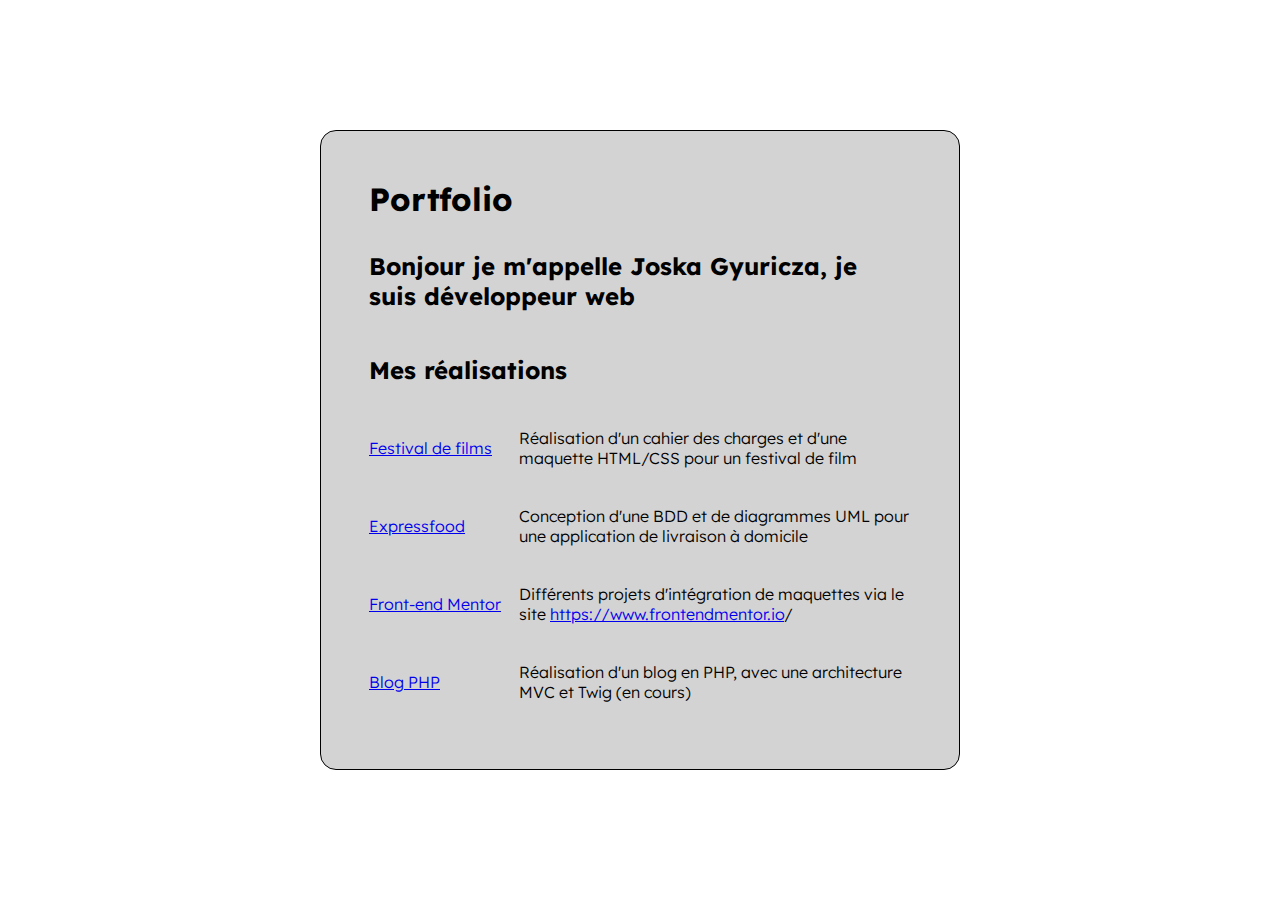
==== index.html @ 6513fc7a "Adding style to index" ====
<!DOCTYPE html>
<html lang="en">
<head>

    <meta charset="UTF-8">
    <title>portfolio</title>
    <link rel="preconnect" href="https://fonts.googleapis.com">
    <link rel="preconnect" href="https://fonts.gstatic.com" crossorigin>
    <link href="https://fonts.googleapis.com/css2?family=Lexend+Deca:wght@200;300&display=swap" rel="stylesheet">
    <link rel="stylesheet" href="style.css">

</head>
<body>

<main>

    <div class="container">
        <h1>Portfolio</h1>

        <h2>Bonjour je m'appelle Joska Gyuricza, je suis développeur web</h2><br>
        <h2>Mes réalisations</h2>

        <div class="projet">
            <div class="projet-link button">
                <a class="projet-name" href="festival/index.html">Festival de films</a>
            </div>
            <p>Réalisation d'un cahier des charges et d'une maquette HTML/CSS pour un festival de film</p>
        </div>

        <div class="projet">
            <div class="projet-link button">
                <a href="https://github.com/LowkeyCoyote/ExpressFood">Expressfood</a>
            </div>
            <p>Conception d'une BDD et de diagrammes UML pour une application de livraison à domicile</p>
        </div>
        <div class="projet">
            <div class="projet-link button">
                <a class="projet-name" href="frontend-mentor/nft-preview-card-component/index.html">Front-end Mentor</a><br>
            </div>
            <p>Différents projets d'intégration de maquettes via le site <a href="https://www.frontendmentor.io">https://www.frontendmentor.io</a>/</p>
        </div>
        <div class="projet">
            <div class="projet-link button">
                <a class="projet-name" href="https://github.com/LowkeyCoyote/blogMVC">Blog PHP</a><br>
            </div>
            <p>Réalisation d'un blog en PHP, avec une architecture MVC et Twig (en cours)</p>
        </div>

    </div>

</main>

</body>
</html>
---- style.css ----
*{
    box-sizing: border-box;
    margin: 0;
    padding: 0;
}

body{
    font-family: "Lexend Deca",sans-serif;
    font-weight: 300;
}

main{
    min-height: 100vh;
    display: grid;
    place-content: center;
}


.container{
    display: flex;
    flex-direction: column;
    background-color: lightgray;
    align-items: start;
    padding: 3em;
    width: 40em;
    height: 40em;
    border: .5px solid black;
    border-radius: 1em;
}

h1{
    margin-bottom: 1em;
}

h2{
    margin-bottom: 1em;
    text-align: left;
}

.projet{
    display: flex;
    flex-direction: row;
    height: 5em;
    align-items: center;
}

.projet-link{
    width: 150px;
}

.projet-link a{
    text-align: left;
}

.projet p{
    width: 392px;
}
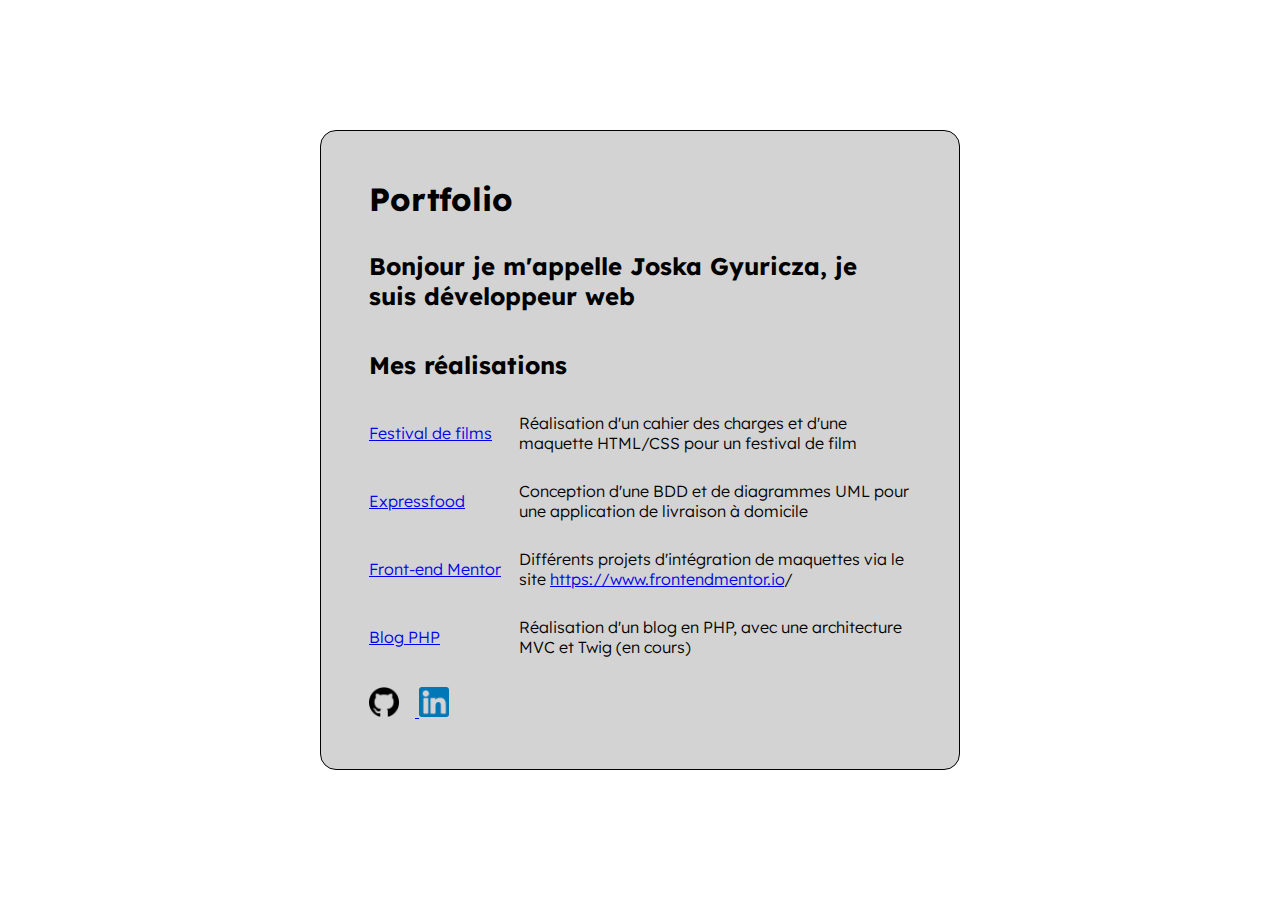
==== commit 3ac9f414: "Adding icons" ====
--- a/index.html
+++ b/index.html
@@ -45,7 +45,16 @@
             </div>
             <p>Réalisation d'un blog en PHP, avec une architecture MVC et Twig (en cours)</p>
         </div>
-
+        
+        
+        <div class="icon">
+            <a href="https://github.com/LowkeyCoyote">
+                <img class="icon-social" src="asset/logo-github.png" alt="">
+            </a>
+            <a href="https://www.linkedin.com/in/joska-gyuricza-41184b211/">
+                <img class="icon-social" src="asset/linkedin.png" alt="">
+            </a>
+        </div>
     </div>
 
 </main>
--- a/style.css
+++ b/style.css
@@ -24,7 +24,7 @@
     padding: 3em;
     width: 40em;
     height: 40em;
-    border: .5px solid black;
+    border: 1px solid black;
     border-radius: 1em;
 }
 
@@ -33,14 +33,14 @@
 }
 
 h2{
-    margin-bottom: 1em;
+    margin-bottom: 0.8em;
     text-align: left;
 }
 
 .projet{
     display: flex;
     flex-direction: row;
-    height: 5em;
+    height: 4.5em;
     align-items: center;
 }
 
@@ -56,3 +56,12 @@
     width: 392px;
 }
 
+
+
+.icon-social{
+    height: 30px;
+    width: 30px;
+    margin-right: 1em;
+    margin-top: 1em;
+}
+
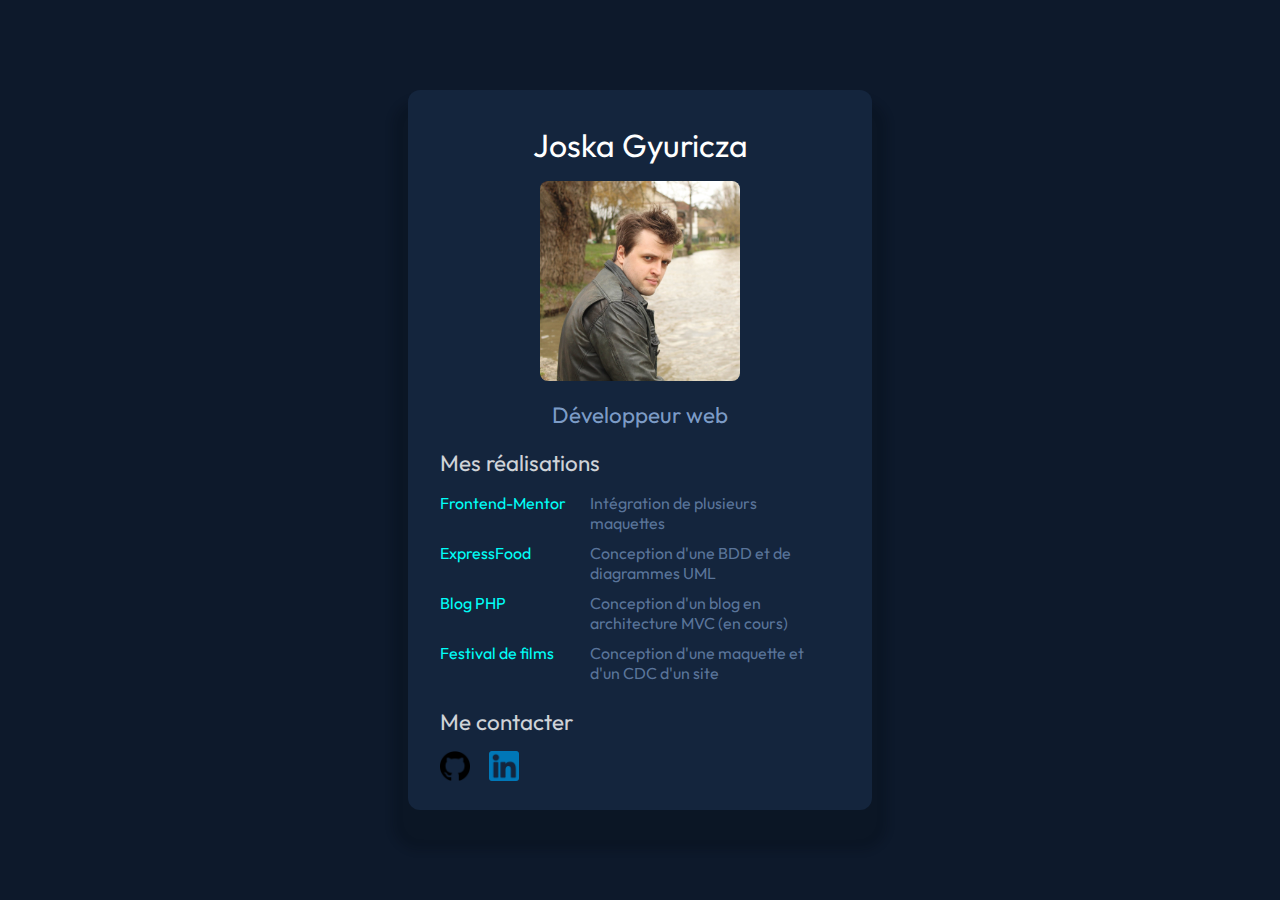
==== commit 54bd3b86: "Change design Index" ====
--- a/index.html
+++ b/index.html
@@ -6,47 +6,64 @@
     <title>portfolio</title>
     <link rel="preconnect" href="https://fonts.googleapis.com">
     <link rel="preconnect" href="https://fonts.gstatic.com" crossorigin>
-    <link href="https://fonts.googleapis.com/css2?family=Lexend+Deca:wght@200;300&display=swap" rel="stylesheet">
+    <link href="https://fonts.googleapis.com/css2?family=Outfit:wght@300;400;600&display=swap" rel="stylesheet">
     <link rel="stylesheet" href="style.css">
 
 </head>
 <body>
 
 <main>
+    <div class="card">
 
-    <div class="container">
-        <h1>Portfolio</h1>
-
-        <h2>Bonjour je m'appelle Joska Gyuricza, je suis développeur web</h2><br>
-        <h2>Mes réalisations</h2>
-
-        <div class="projet">
-            <div class="projet-link button">
-                <a class="projet-name" href="festival/index.html">Festival de films</a>
-            </div>
-            <p>Réalisation d'un cahier des charges et d'une maquette HTML/CSS pour un festival de film</p>
+        <div class="card-name">
+            Joska Gyuricza
         </div>
 
-        <div class="projet">
-            <div class="projet-link button">
-                <a href="https://github.com/LowkeyCoyote/ExpressFood">Expressfood</a>
+        <div class="card-profil-picture">
+            <div class="card-overlay">
+
             </div>
-            <p>Conception d'une BDD et de diagrammes UML pour une application de livraison à domicile</p>
         </div>
-        <div class="projet">
-            <div class="projet-link button">
-                <a class="projet-name" href="frontend-mentor/nft-preview-card-component/index.html">Front-end Mentor</a><br>
+
+        <div class="card-subtitle">Développeur web</div>
+
+        <div class="small-title">
+            Mes réalisations
+        </div>
+
+        <div class="container">
+            <div class="project">
+                <div class="link">
+                    <a href="frontend-mentor/nft-preview-card-component/index.html">Frontend-Mentor</a>
+                </div>
+
+                <div class="projet-text">Intégration de plusieurs maquettes</div>
             </div>
-            <p>Différents projets d'intégration de maquettes via le site <a href="https://www.frontendmentor.io">https://www.frontendmentor.io</a>/</p>
+            <div class="project">
+                <div class="link">
+                    <a href="https://github.com/LowkeyCoyote/ExpressFood">ExpressFood</a>
+                </div>
+
+                <div class="projet-text">Conception d'une BDD et de diagrammes UML</div>
+            </div>
+
+            <div class="project">
+                <div class="link">
+                    <a href="https://github.com/LowkeyCoyote/blogMVC">Blog PHP</a>
+                </div>
+
+                <div class="projet-text">Conception d'un blog en architecture MVC (en cours)</div>
+            </div>
+            <div class="project">
+                <div class="link">
+                    <a href="festival/index.html">Festival de films</a>
+                </div>
+                <div class="projet-text">Conception d'une maquette et d'un CDC d'un site</div>
+
+            </div>
         </div>
-        <div class="projet">
-            <div class="projet-link button">
-                <a class="projet-name" href="https://github.com/LowkeyCoyote/blogMVC">Blog PHP</a><br>
-            </div>
-            <p>Réalisation d'un blog en PHP, avec une architecture MVC et Twig (en cours)</p>
-        </div>
-        
-        
+
+        <div class="small-title">Me contacter</div>
         <div class="icon">
             <a href="https://github.com/LowkeyCoyote">
                 <img class="icon-social" src="asset/logo-github.png" alt="">
@@ -54,10 +71,16 @@
             <a href="https://www.linkedin.com/in/joska-gyuricza-41184b211/">
                 <img class="icon-social" src="asset/linkedin.png" alt="">
             </a>
+
+
         </div>
     </div>
-
 </main>
 
+
+
+
 </body>
-</html>+</html>
+
+
--- a/style.css
+++ b/style.css
@@ -1,67 +1,137 @@
+
+
 *{
     box-sizing: border-box;
     margin: 0;
     padding: 0;
 }
 
-body{
-    font-family: "Lexend Deca",sans-serif;
-    font-weight: 300;
+body {
+    font-family: 'Outfit', sans-serif;
+    background-color: hsl(217, 54%, 11%);
+    font-size: 16px;
+}
+
+a{
+    text-decoration: none;
 }
 
 main{
+    display: grid;
     min-height: 100vh;
-    display: grid;
     place-content: center;
 }
 
+.card{
+    height: 45em;
+    width: 29em;
+    background-color: hsl(216, 50%, 16%);
+    border-radius: 12px;
+    padding:1.2rem 2rem;
+    box-shadow: 0 25px 8px 15px hsl(218, 52%, 4%, 0.2);
+}
+
+.card-name {
+    font-weight: 400;
+    color: white;
+
+    font-size: 2rem;
+    margin: 0.5em 0;
+    text-align: center;
+
+}
+
+.card-overlay {
+    display: grid;
+    place-items: center;
+    width: 100%;
+    height: 100%;
+    background-color: hsl(0, 0%, 100%,0.6);
+    opacity: 0;
+    transition: opacity 0.2s;
+    border-radius: 8px;
+}
+
+.card-overlay:hover {
+    opacity: 1;
+    cursor: pointer;
+}
+
+.card-profil-picture {
+    background-image: url("asset/profil.jpeg");
+    background-position: center;
+    background-size: contain;
+    background-repeat: no-repeat;
+    height: 200px;
+    width: 200px;
+    margin: 0.5rem auto;
+    border-radius: 8px;
+}
+
+.small-title {
+    font-weight: 400;
+    color: white;
+    opacity: 0.8;
+    font-size: 1.4em;
+    margin: 15px 0;
+}
 
 .container{
-    display: flex;
-    flex-direction: column;
-    background-color: lightgray;
-    align-items: start;
-    padding: 3em;
-    width: 40em;
-    height: 40em;
-    border: 1px solid black;
-    border-radius: 1em;
+    margin-top: 1em;
+    display: grid;
+    grid-template-rows: 50px 50px 50px 50px;
 }
 
-h1{
-    margin-bottom: 1em;
-}
-
-h2{
-    margin-bottom: 0.8em;
-    text-align: left;
-}
-
-.projet{
-    display: flex;
-    flex-direction: row;
-    height: 4.5em;
-    align-items: center;
-}
-
-.projet-link{
-    width: 150px;
-}
-
-.projet-link a{
-    text-align: left;
-}
-
-.projet p{
-    width: 392px;
+.project{
+    display: grid;
+    grid-template-columns: 150px 226px;
 }
 
 
+.project-link:hover{
+    text-decoration: underline;
+    transition: all ease-in-out 1s;
+}
+
+.link a{
+    text-decoration: none;
+    color: hsla(178, 100%, 50%);
+    border-bottom: 1px solid transparent;
+}
+
+.link a:hover{
+    transition: 0.3s;
+    border-bottom:2px solid hsla(178, 100%, 50%);
+}
 
 .icon-social{
     height: 30px;
     width: 30px;
     margin-right: 1em;
-    margin-top: 1em;
 }
 
+.projet-text{
+    color: hsla(215, 51%, 70%, 0.6);
+}
+
+.card-subtitle{
+    text-align: center;
+    color: hsla(215, 51%, 70%, 0.9);
+    font-size: 1.4em;
+    margin: 20px 0;
+}
+
+.icon a{
+    width: 30px;
+    height: 30px;
+}
+
+
+
+
+
+
+
+
+
+
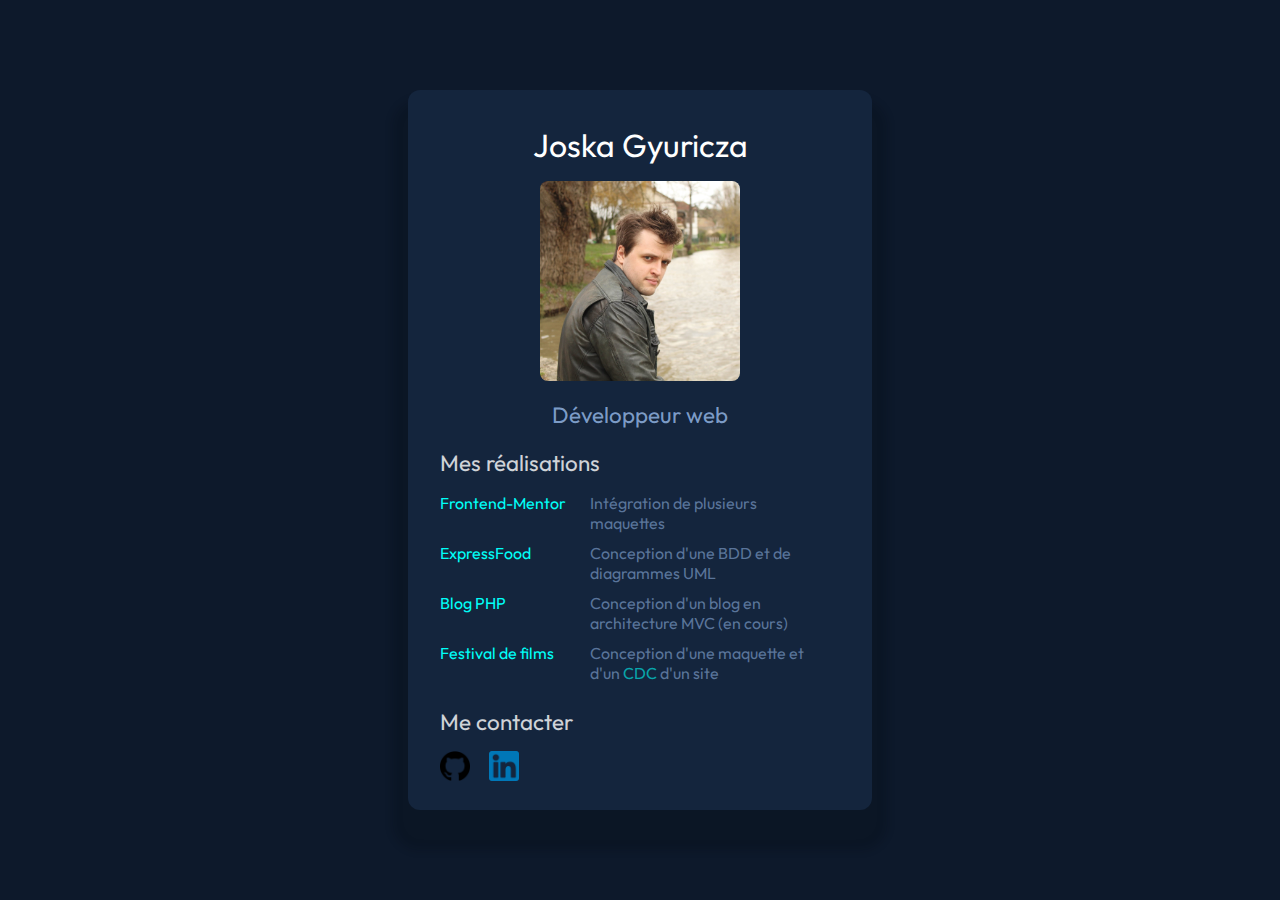
==== commit da6df1f0: "add link CDC" ====
--- a/index.html
+++ b/index.html
@@ -4,6 +4,9 @@
 
     <meta charset="UTF-8">
     <title>portfolio</title>
+    <link rel="preconnect" href="https://fonts.googleapis.com">
+    <link rel="preconnect" href="https://fonts.gstatic.com" crossorigin>
+    <link href="https://fonts.googleapis.com/css2?family=Arvo:wght@400;700&display=swap" rel="stylesheet">
     <link rel="preconnect" href="https://fonts.googleapis.com">
     <link rel="preconnect" href="https://fonts.gstatic.com" crossorigin>
     <link href="https://fonts.googleapis.com/css2?family=Outfit:wght@300;400;600&display=swap" rel="stylesheet">
@@ -58,7 +61,7 @@
                 <div class="link">
                     <a href="festival/index.html">Festival de films</a>
                 </div>
-                <div class="projet-text">Conception d'une maquette et d'un CDC d'un site</div>
+                <div class="projet-text">Conception d'une maquette et d'un <a class="accent" href="https://github.com/LowkeyCoyote/Festival-film/blob/main/cahier_des_charges.pdf">CDC</a> d'un site</div>
 
             </div>
         </div>
--- a/style.css
+++ b/style.css
@@ -126,6 +126,20 @@
     height: 30px;
 }
 
+.accent{
+    text-decoration: none;
+    color: hsla(178, 100%, 50%, 0.6);
+    border-bottom: 1px solid transparent;
+}
+
+.accent:hover{
+    transition: 0.3s;
+    border-bottom:1px solid hsla(178, 100%, 50%, 0.6);
+}
+.project-link:hover{
+    text-decoration: underline;
+    transition: all ease-in-out 1s;
+}
 
 
 
@@ -135,3 +149,5 @@
 
 
 
+
+
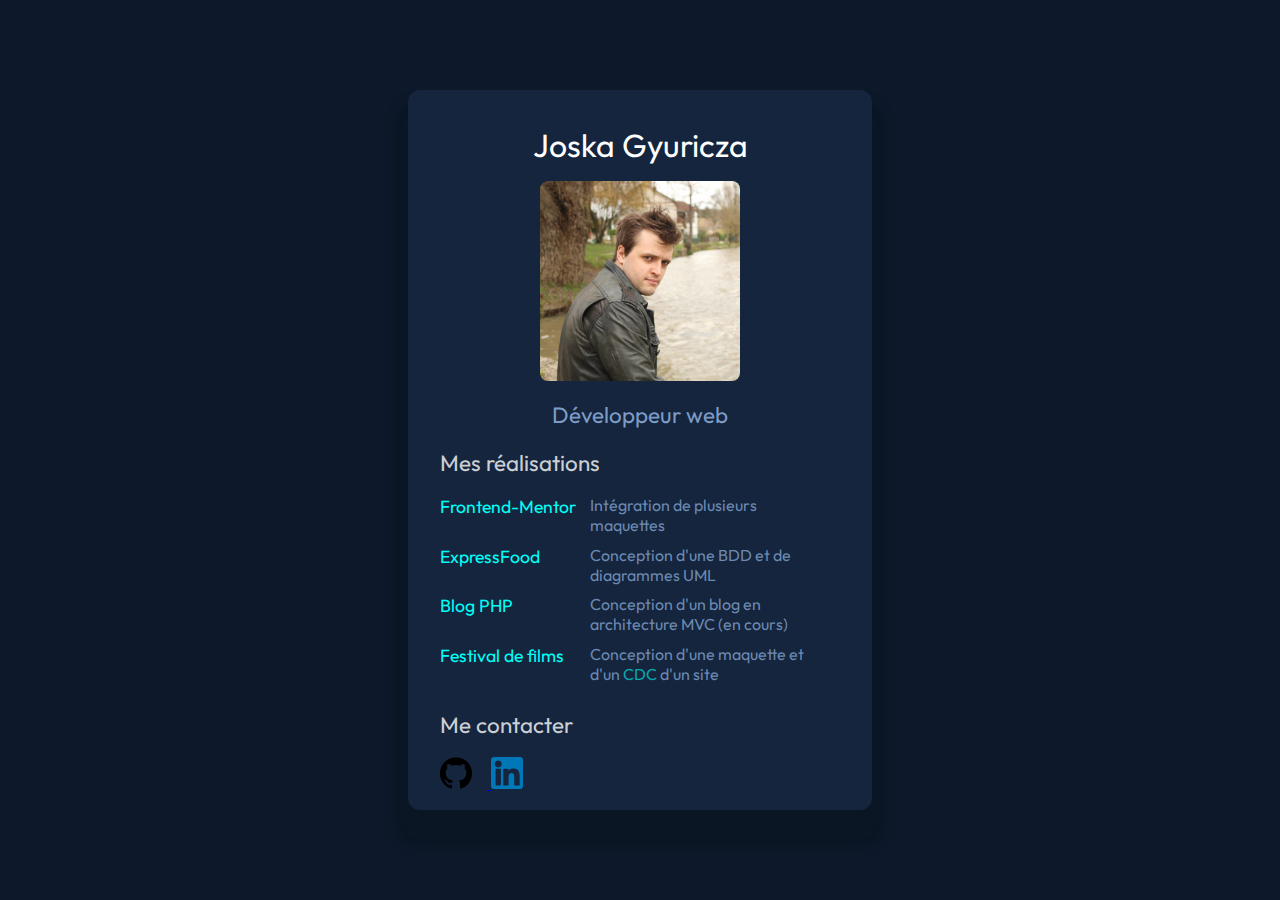
==== commit a8a947eb: "-" ====
--- a/index.html
+++ b/index.html
@@ -3,7 +3,7 @@
 <head>
 
     <meta charset="UTF-8">
-    <title>portfolio</title>
+    <title>Portfolio | Joska Gyuricza</title>
     <link rel="preconnect" href="https://fonts.googleapis.com">
     <link rel="preconnect" href="https://fonts.gstatic.com" crossorigin>
     <link href="https://fonts.googleapis.com/css2?family=Arvo:wght@400;700&display=swap" rel="stylesheet">
--- a/style.css
+++ b/style.css
@@ -1,4 +1,3 @@
-
 
 *{
     box-sizing: border-box;
@@ -12,10 +11,6 @@
     font-size: 16px;
 }
 
-a{
-    text-decoration: none;
-}
-
 main{
     display: grid;
     min-height: 100vh;
@@ -26,16 +21,14 @@
     height: 45em;
     width: 29em;
     background-color: hsl(216, 50%, 16%);
-    border-radius: 12px;
-    padding:1.2rem 2rem;
-    box-shadow: 0 25px 8px 15px hsl(218, 52%, 4%, 0.2);
+    border-radius: 0.75em;
+    padding:1.2em 2em;
+    box-shadow: 0 1.5em 0.5em 1em hsl(218, 52%, 4%, 0.2);
 }
 
 .card-name {
-    font-weight: 400;
     color: white;
-
-    font-size: 2rem;
+    font-size: 2em;
     margin: 0.5em 0;
     text-align: center;
 
@@ -49,7 +42,7 @@
     background-color: hsl(0, 0%, 100%,0.6);
     opacity: 0;
     transition: opacity 0.2s;
-    border-radius: 8px;
+    border-radius: 0.5em;
 }
 
 .card-overlay:hover {
@@ -62,31 +55,28 @@
     background-position: center;
     background-size: contain;
     background-repeat: no-repeat;
-    height: 200px;
-    width: 200px;
-    margin: 0.5rem auto;
-    border-radius: 8px;
+    height: 12.5em;
+    width: 12.5em;
+    margin: 0.5em auto;
+    border-radius: 0.5em;
 }
 
 .small-title {
-    font-weight: 400;
-    color: white;
-    opacity: 0.8;
+    color: hsl(0, 0%, 100%, 0.8);
     font-size: 1.4em;
-    margin: 15px 0;
+    margin: 0.8em 0;
 }
 
 .container{
     margin-top: 1em;
     display: grid;
-    grid-template-rows: 50px 50px 50px 50px;
+    grid-template-rows: 3.1em 3.1em 3.1em 3.1em;
 }
 
 .project{
     display: grid;
-    grid-template-columns: 150px 226px;
+    grid-template-columns: 9.4em 14.1em;
 }
-
 
 .project-link:hover{
     text-decoration: underline;
@@ -97,21 +87,22 @@
     text-decoration: none;
     color: hsla(178, 100%, 50%);
     border-bottom: 1px solid transparent;
+    font-size: 1.1em;
 }
 
 .link a:hover{
     transition: 0.3s;
-    border-bottom:2px solid hsla(178, 100%, 50%);
+    border-bottom: 2px solid hsla(178, 100%, 50%);
 }
 
 .icon-social{
-    height: 30px;
-    width: 30px;
+    height: 2em;
+    width: 2em;
     margin-right: 1em;
 }
 
 .projet-text{
-    color: hsla(215, 51%, 70%, 0.6);
+    color: hsla(215, 51%, 70%, 0.75);
 }
 
 .card-subtitle{
@@ -122,8 +113,8 @@
 }
 
 .icon a{
-    width: 30px;
-    height: 30px;
+    width: 1.8em;
+    height: 1.8em;
 }
 
 .accent{
